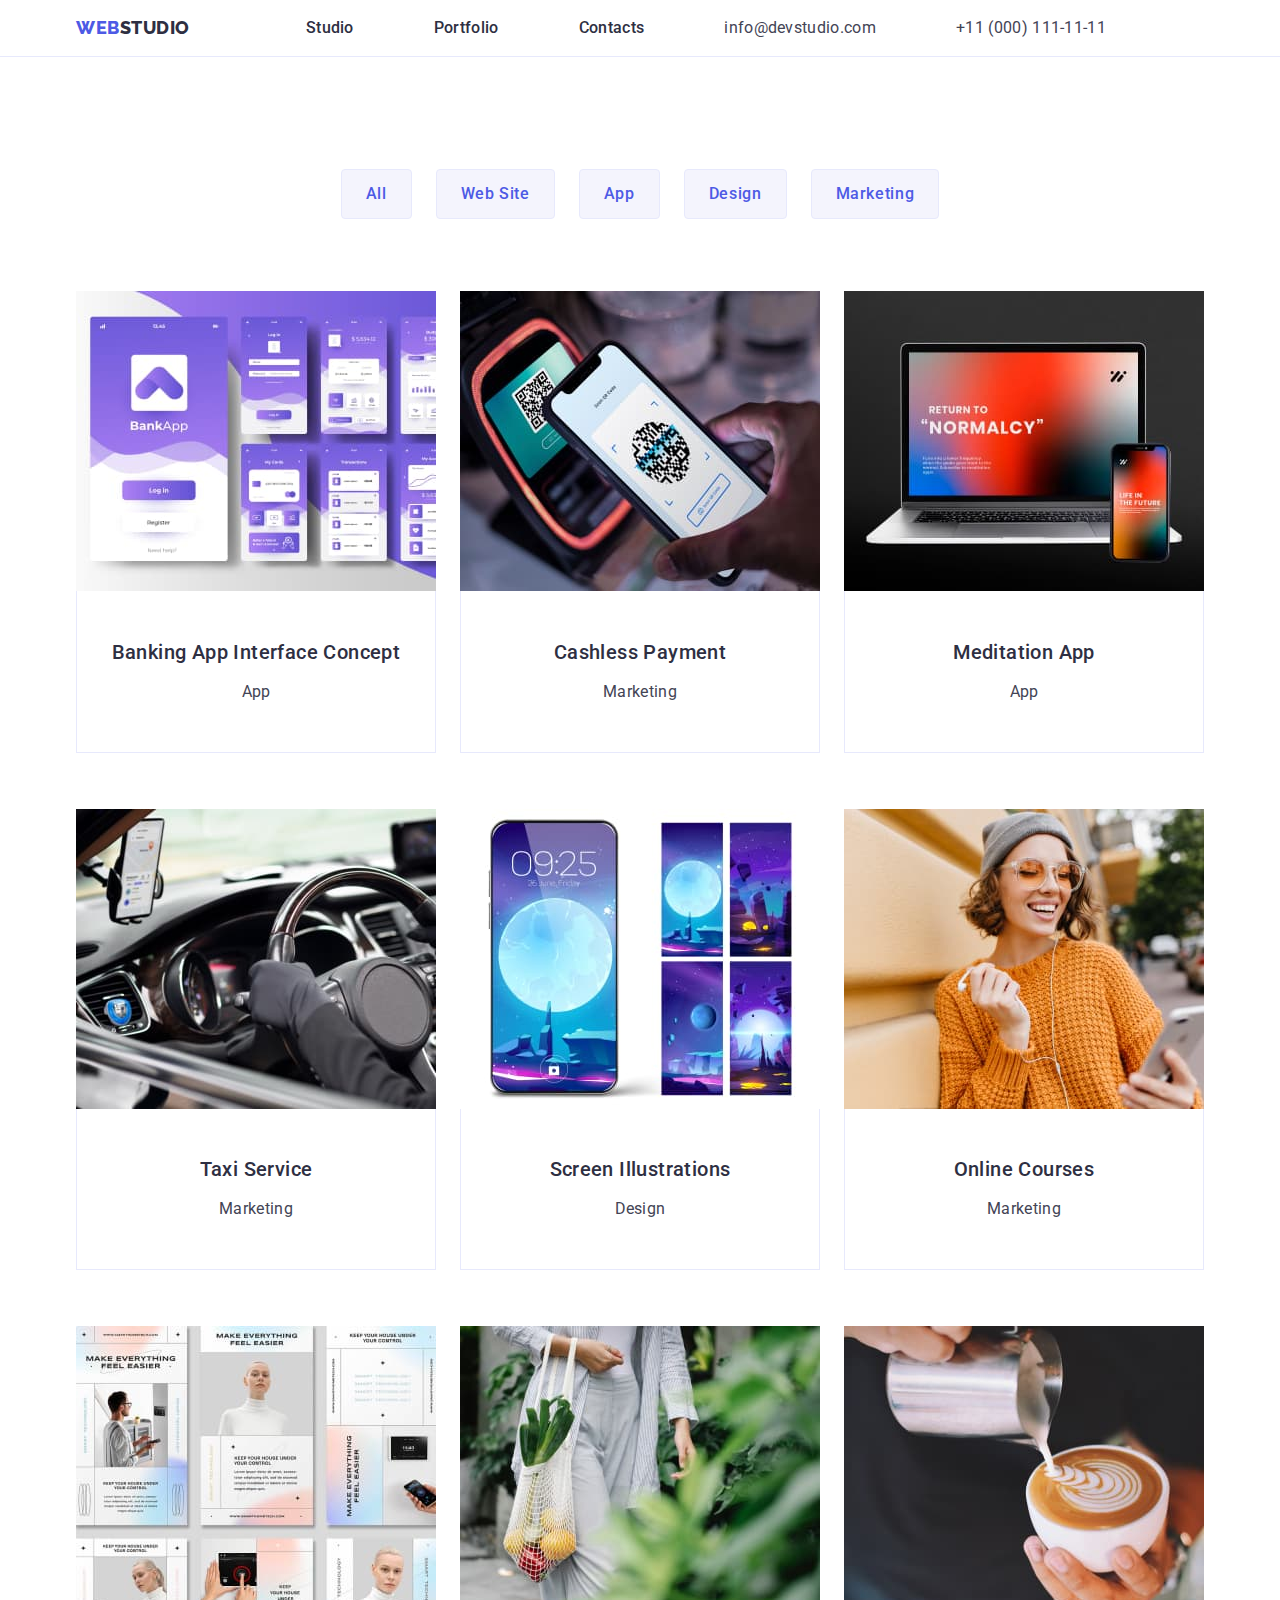
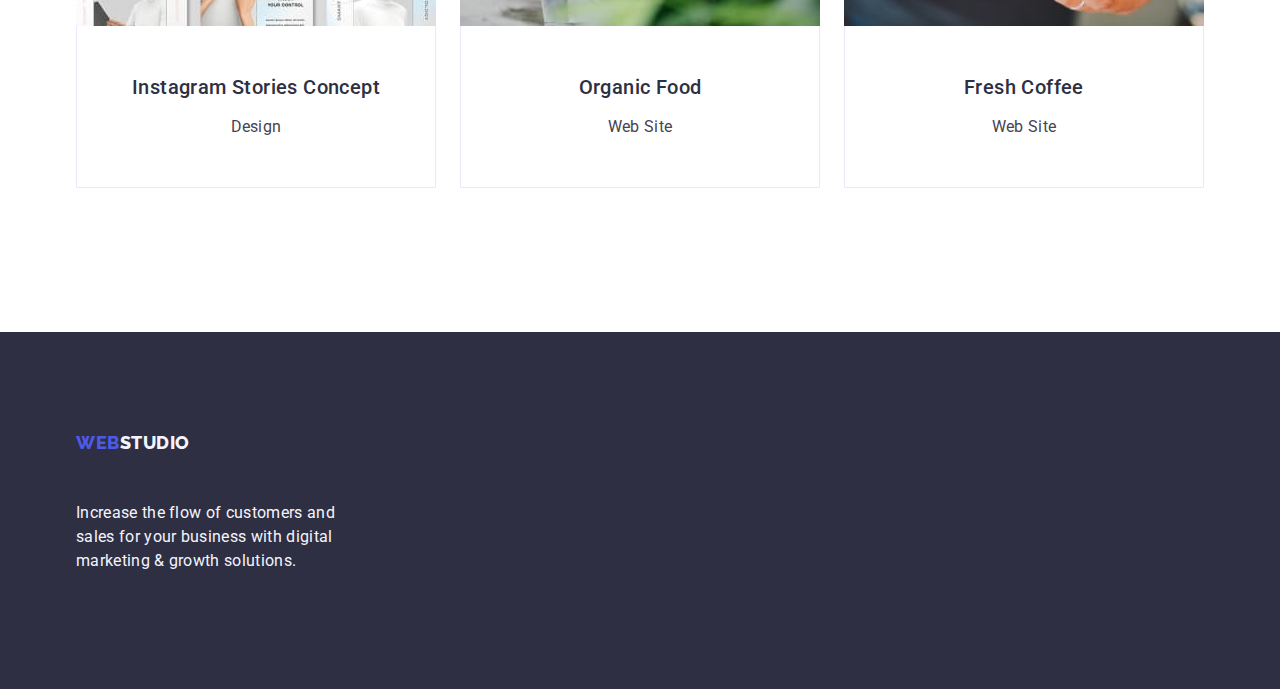
==== portfolio.html @ 05182f4b "Initial commit" ====
<!DOCTYPE html>
<html lang="en">
  <head>
    <meta charset="UTF-8" />
    <meta name="viewport" content="width=device-width, initial-scale=1.0" />
    <title>WebStudio</title>

    <link rel="preconnect" href="https://fonts.googleapis.com" />
    <link rel="preconnect" href="https://fonts.gstatic.com" crossorigin />
    <link
      href="https://fonts.googleapis.com/css2?family=Raleway:wght@800&family=Roboto:wght@400;500;700;900&display=swap"
      rel="stylesheet"
    />

    <link
    href=https://cdnjs.cloudflare.com/ajax/libs/modern-normalize/2.0.0/modern-normalize.min.css
    rel="stylesheet" />

    <link rel="stylesheet" href="./css/style.css" />
  </head>
  <body>
    <!--Hero section-->
    <header class="header-container">
      <!--Logo-->
      <div class="header-section container">
        <nav class="nav-elements">
          <a class="logo link" href="./index.html"
            >Web<span class="second-logo-part">Studio</span></a
          >
          <ul class="menu">
            <li class="list-items">
              <a class="nav-link link" href="./index.html">Studio</a>
            </li>
            <li class="list-items">
              <a class="nav-link link" href="./portfolio.html">Portfolio</a>
            </li>
            <li class="list-items">
              <a class="nav-link link" href="">Contacts</a>
            </li>
          </ul>
        </nav>
        <!--Contacts-->
        <address class="contacts-section">
          <ul class="menu">
            <li class="list-items">
              <a class="address-link link" href="mailto:info@devstudio.com"
                >info@devstudio.com</a
              >
            </li>
            <li class="list-items">
              <a class="address-link link" href="tel:+110001111111"
                >+11 (000) 111-11-11</a
              >
            </li>
          </ul>
        </address>
      </div>
    </header>
    <main>
      <!--Navigation buttons-->
      <section class="portfolio-section">
        <div class="container">
          <h1 class="visually-hidden">What are we doing</h1>
          <ul class="portfolio-list-buttons">
            <li>
              <button class="portfolio-buttons" type="button">All</button>
            </li>
            <li>
              <button class="portfolio-buttons" type="button">Web Site</button>
            </li>
            <li>
              <button class="portfolio-buttons" type="button">App</button>
            </li>
            <li>
              <button class="portfolio-buttons" type="button">Design</button>
            </li>
            <li>
              <button class="portfolio-buttons" type="button">Marketing</button>
            </li>
          </ul>
          <!--Apps images-->
          <ul class="portfolio-list">
            <li class="portfolio-content">
              <a href="www." class="link">
                <img
                  src="./images/onlinebanking.jpg"
                  alt="bankingapp"
                  width="360"
                />
                <div class="portfolio-container">
                  <h2 class="subtitles">Banking App Interface Concept</h2>
                  <p class="paragraph-subtitles">App</p>
                </div>
              </a>
            </li>
            <li class="portfolio-content">
              <a href="www." class="link">
                <img
                  src="./images/cardpayment.jpg"
                  alt="cardpayment"
                  width="360"
                />
                <div class="portfolio-container">
                  <h2 class="subtitles">Cashless Payment</h2>
                  <p class="paragraph-subtitles">Marketing</p>
                </div>
              </a>
            </li>
            <li class="portfolio-content">
              <a href="www." class="link">
                <img
                  src="./images/computerapp.jpg"
                  alt="meditationapp"
                  width="360"
                />
                <div class="portfolio-container">
                  <h2 class="subtitles">Meditation App</h2>
                  <p class="paragraph-subtitles">App</p>
                </div>
              </a>
            </li>
            <li class="portfolio-content">
              <a href="www." class="link">
                <img
                  src="./images/dropoffservice.jpg"
                  alt="driverjob"
                  width="360"
                />
                <div class="portfolio-container">
                  <h2 class="subtitles">Taxi Service</h2>
                  <p class="paragraph-subtitles">Marketing</p>
                </div>
              </a>
            </li>
            <li class="portfolio-content">
              <a href="www." class="link">
                <img
                  src="./images/phonewallpapers.jpg"
                  alt="honeimages"
                  width="360"
                />
                <div class="portfolio-container">
                  <h2 class="subtitles">Screen Illustrations</h2>
                  <p class="paragraph-subtitles">Design</p>
                </div>
              </a>
            </li>
            <li class="portfolio-content">
              <a href="www." class="link">
                <img
                  src="./images/onlinecourses.jpg"
                  alt="onlinelearning"
                  width="360"
                />
                <div class="portfolio-container">
                  <h2 class="subtitles">Online Courses</h2>
                  <p class="paragraph-subtitles">Marketing</p>
                </div>
              </a>
            </li>
            <li class="portfolio-content">
              <a href="www." class="link">
                <img
                  src="./images/instagramideas.jpg"
                  alt="socialmediacontent"
                  width="360"
                />
                <div class="portfolio-container">
                  <h2 class="subtitles">Instagram Stories Concept</h2>
                  <p class="paragraph-subtitles">Design</p>
                </div>
              </a>
            </li>
            <li class="portfolio-content">
              <a href="www." class="link">
                <img
                  src="./images/organicfood.jpg"
                  alt="healthyfood"
                  width="360"
                />
                <div class="portfolio-container">
                  <h2 class="subtitles">Organic Food</h2>
                  <p class="paragraph-subtitles">Web Site</p>
                </div>
              </a>
            </li>
            <li class="portfolio-content">
              <a href="www." class="link">
                <img
                  src="./images/barista.jpg"
                  alt="pouringcoffe"
                  width="360"
                />
                <div class="portfolio-container">
                  <h2 class="subtitles">Fresh Coffee</h2>
                  <p class="paragraph-subtitles">Web Site</p>
                </div>
              </a>
            </li>
          </ul>
        </div>
      </section>
    </main>
    <!--Contacts-->
    <footer class="footer-section">
      <div class="container">
        <a class="footer-logo logo link" href="./index.html"
          >Web<span class="footer-logo">Studio</span></a
        >
        <p class="promote-site">
          Increase the flow of customers and sales for your business with
          digital marketing & growth solutions.
        </p>
      </div>
    </footer>
  </body>
</html>
---- css/style.css ----
:root {
  --body-font-family: "Roboto", sans-serif;
  --logo-font-family: "Raleway", sans-serif;
}

/* Global Style */
body {
  font-family: var(--body-font-family);
  color: #434455;
  background-color: #ffffff;
}

img {
  display: block;
}

/* Classes */
.container {
  width: 1158px;
  margin: 0 auto;
  padding: 0 15px 0 15px;
}

.header-container {
  border-bottom: 1px solid #e7e9fc;
}

.header-section {
  display: flex;
}

.nav-elements {
  display: flex;
  align-items: center;
}

.menu {
  list-style: none;
  display: flex;
  gap: 40px;
}

.link {
  text-decoration: none;
}

.logo {
  text-transform: uppercase;
  color: #4d5ae5;
  font-size: 18px;
  font-weight: 800;
  line-height: 1.17;
  font-family: var(--logo-font-family);
  letter-spacing: 0.03em;
  margin-right: 76px;
}

.second-logo-part {
  text-transform: uppercase;
  color: #2e2f42;
  font-size: 18px;
  font-weight: 800;
  line-height: 1.17;
  font-family: var(--logo-font-family);
  letter-spacing: 0.03em;
}

.nav-link {
  color: #2e2f42;
  font-size: 16px;
  font-weight: 500;
  line-height: 150%;
  letter-spacing: 0.02em;
  padding: 24px 0 24px;
}

.nav-link:hover,
.nav-link:focus {
  color: #404bbf;
}

.list-items {
  margin-right: 40px;
}

.last-li {
  margin-right: 0;
}

.contacts-section {
  font-style: normal;
}

.address-link {
  color: #434455;
  font-size: 16px;
  font-weight: 400;
  line-height: 150%;
  letter-spacing: 0.02em;
}

.address-link:hover,
.address-link:focus {
  color: #404bbf;
}

.first-section {
  background-color: #2e2f42;
  padding: 188px 0 188px;
}

.hero-content {
  color: #ffffff;
  text-align: center;
  font-size: 56px;
  line-height: 1.07;
  letter-spacing: 0.02em;
  max-width: 496px;
  margin: 0 auto;
}

.btn-order-service {
  font-family: "Roboto", sans-serif;
  background-color: #4d5ae5;
  color: #ffffff;
  font-size: 16px;
  font-weight: 500;
  line-height: 150%;
  letter-spacing: 0.04em;
  cursor: pointer;
  display: block;
  min-width: 169px;
  height: 56px;
  border: none;
  border-radius: 4px;
  margin: 0 auto;
}

.btn-order-service:hover,
.btn-order-service:focus {
  background-color: #404bbf;
}

.second-section {
  padding: 120px 0 120px;
}

.visually-hidden {
  position: absolute;
  width: 1px;
  height: 1px;
  margin: 0;
  border: 0;
  padding: 0;
  white-space: nowrap;
  clip-path: inset(0 0 0 0);
  overflow: hidden;
}

.list {
  list-style: none;
  display: flex;
  gap: 24px;
}

.second-list {
  width: 100%;
  min-width: 264px;
}

.third-section {
  padding-bottom: 120px;
}

.third-section-images {
  width: calc((100% - 3 * 16px) / 3);
}

.portfolio-section {
  padding-top: 96px;
  padding-bottom: 120px;
}

.portfolio-list-buttons {
  list-style: none;
  display: flex;
  justify-content: center;
  gap: 24px;
  margin-bottom: 72px;
  padding: 0;
}

.portfolio-buttons {
  background-color: #f4f4fd;
  color: #4d5ae5;
  font-size: 16px;
  font-weight: 500;
  line-height: 150%;
  letter-spacing: 0.04em;
  cursor: pointer;
  font-family: "Roboto", sans-serif;
  padding: 12px 24px 12px;
  border-radius: 4px;
  border: 1px solid var(--CORNFLOWER, #e7e9fc);
  background: var(--CLOUD, #f4f4fd);
}

.portfolio-buttons:hover,
.portfolio-buttons:focus {
  background-color: #404bbf;
  color: #ffffff;
  border: 1px solid transparent;
}

.portfolio-list {
  list-style: none;
  display: flex;
  flex-wrap: wrap;
  column-gap: 24px;
  row-gap: 48px;
  padding: 0;
}

.portfolio-content {
  flex-basis: calc((100% - 48px) / 3);
}

.portfolio-container {
  padding: 32px 16px;
  border: 1px solid var(--CORNFLOWER, #e7e9fc);
  border-top: none;
  margin-bottom: 8px;
}

.titles {
  color: #2e2f42;
  font-size: 36px;
  font-weight: 700;
  line-height: 1.11;
  letter-spacing: 0.02em;
  text-align: center;
  text-transform: capitalize;
  margin-bottom: 72px;
}

.forth-section {
  background-color: #f4f4fd;
  padding: 120px 0 120px;
}

.forth-section-images {
  width: calc((100% - 3 * 24px) / 4);
  border-radius: 0px 0px 4px 4px;
  background: var(--WHITE, #fff);
  box-shadow: 0px 2px 1px 0px rgba(46, 47, 66, 0.08),
    0px 1px 1px 0px rgba(46, 47, 66, 0.16),
    0px 1px 6px 0px rgba(46, 47, 66, 0.08);
}

.team-details {
  padding: 32px 0 32px;
}

.subtitles {
  color: #2e2f42;
  font-size: 20px;
  font-weight: 500;
  line-height: 120%;
  letter-spacing: 0.02em;
  text-align: center;
  margin-bottom: 8px;
}

.paragraph-subtitles {
  color: #434455;
  font-size: 16px;
  font-weight: 400;
  letter-spacing: 0.02em;
  line-height: 150%;
  text-align: center;
}

.link {
  text-decoration: none;
}

.footer-section {
  background-color: #2e2f42;
  padding: 100px 0 100px;
}

.footer-logo {
  text-transform: uppercase;
  color: #f4f4fd;
  font-size: 18px;
  font-weight: 800;
  line-height: 1.17;
  letter-spacing: 0.03em;
  font-family: var(--logo-font-family);
  margin-right: 76px;
  display: inline-block;
  margin-bottom: 16px;
}

.logo {
  color: #4d5ae5;
}

.promote-site {
  color: #f4f4fd;
  line-height: 150%;
  letter-spacing: 0.02em;
  max-width: 264px;
}
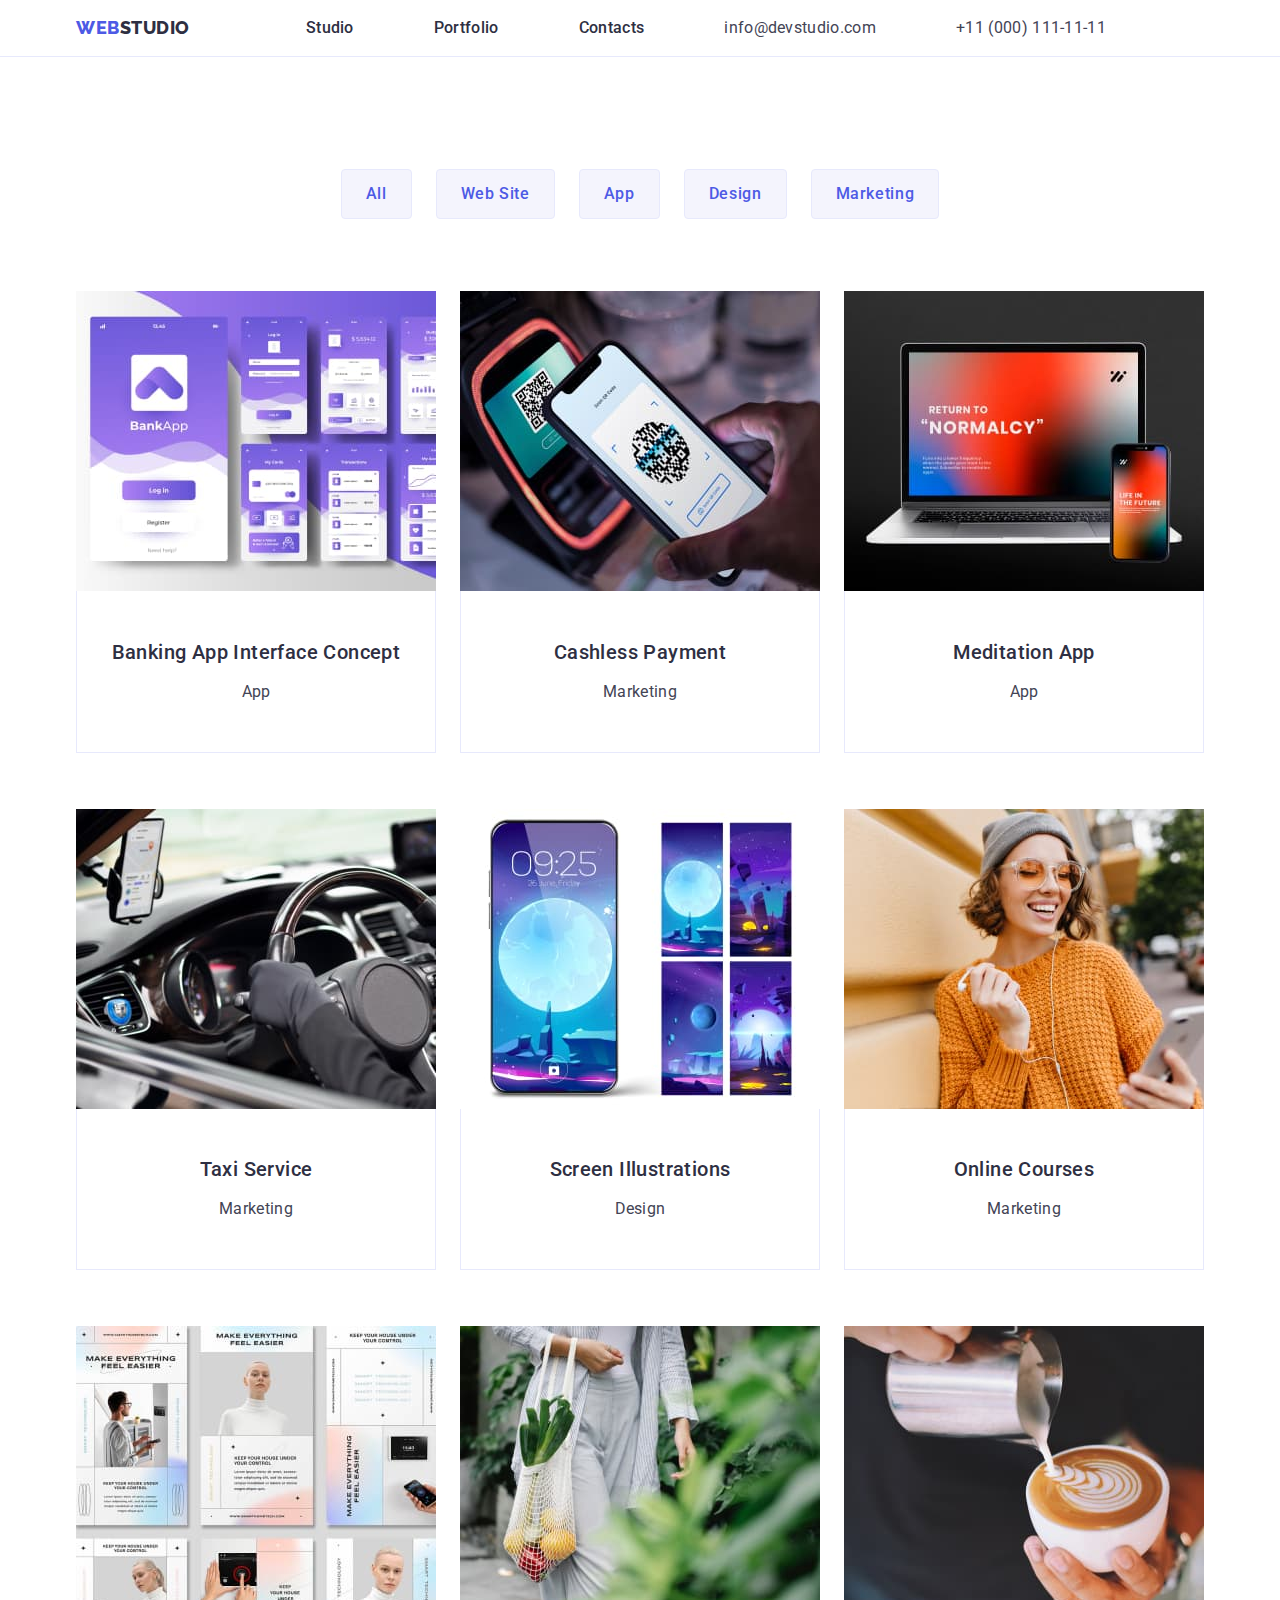
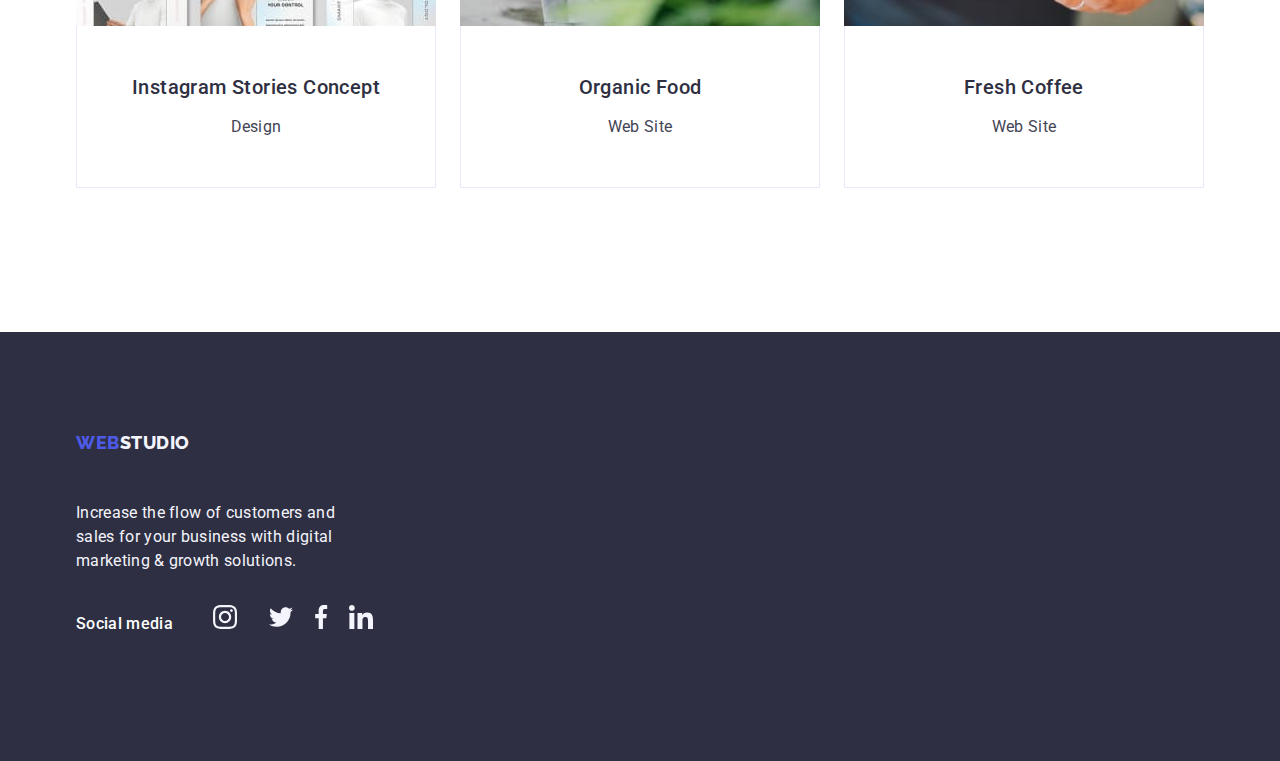
==== commit 85275a90: "homework4" ====
--- a/portfolio.html
+++ b/portfolio.html
@@ -211,6 +211,39 @@
           Increase the flow of customers and sales for your business with
           digital marketing & growth solutions.
         </p>
+        <div class="footer-social-media">
+          <p class="second-paragraph">Social media</p>
+          <ul class="footer-social-media-list">
+            <li class="footer-social-media-icon">
+              <a class="footer-social-media-links" href="">
+                <svg class="footer-icon" width="24" height="24">
+                  <use href="./images/icons.svg#instagram" />
+                </svg>
+              </a>
+            </li>
+            <li class="footer-social-media-list">
+              <a class="footer-social-media-links" href="">
+                <svg class="footer-icon" width="24" height="24">
+                  <use href="./images/icons.svg#twitter" />
+                </svg>
+              </a>
+            </li>
+            <li class="footer-social-media-list">
+              <a class="footer-social-media-links" href="">
+                <svg class="footer-icon" width="24" height="24">
+                  <use href="./images/icons.svg#facebook" />
+                </svg>
+              </a>
+            </li>
+            <li class="footer-social-media-list">
+              <a class="footer-social-media-links" href="">
+                <svg class="footer-icon" width="24" height="24">
+                  <use href="./images/icons.svg#linkedin" />
+                </svg>
+              </a>
+            </li>
+          </ul>
+        </div>
       </div>
     </footer>
   </body>
--- a/css/style.css
+++ b/css/style.css
@@ -1,6 +1,7 @@
 :root {
   --body-font-family: "Roboto", sans-serif;
   --logo-font-family: "Raleway", sans-serif;
+  --color: var(--IRIS, #4d5ae5);
 }
 
 /* Global Style */
@@ -23,6 +24,8 @@
 
 .header-container {
   border-bottom: 1px solid #e7e9fc;
+  box-shadow: 0px 2px 1px rgba (46, 47, 66, 0.08),
+    0px 1px 1px rgba(46, 47, 66, 0.16), 0px 1px 6px rgba (46, 47, 66, 0.08);
 }
 
 .header-section {
@@ -105,8 +108,18 @@
 }
 
 .first-section {
-  background-color: #2e2f42;
+  background-image: linear-gradient(
+      rgba(46, 47, 66, 0.7),
+      rgba(46, 47, 66, 0.7)
+    ),
+    url("../images/people-office.jpg");
+  background-repeat: no-repeat;
+  background-size: cover;
+  background-position: center;
   padding: 188px 0 188px;
+  max-width: 1440px;
+  height: 600px;
+  flex-shrink: 0;
 }
 
 .hero-content {
@@ -143,6 +156,42 @@
 
 .second-section {
   padding: 120px 0 120px;
+}
+
+.icons-svg {
+  display: flex;
+  width: 264px;
+  height: 112px;
+  flex-shrink: 0;
+  border-radius: 4px;
+  background: var(--CLOUD, #f4f4fd);
+  align-items: center;
+  justify-content: center;
+  margin-bottom: 8px;
+}
+
+.icon-svg {
+  display: block;
+  margin: auto;
+}
+
+.second-section-titles {
+  color: #2e2f42;
+  font-size: 20px;
+  font-weight: 500;
+  line-height: 120%;
+  letter-spacing: 0.02em;
+  justify-content: flex-start;
+  margin-bottom: 8px;
+}
+
+.second-section-paragraph {
+  color: #434455;
+  font-size: 16px;
+  font-weight: 400;
+  letter-spacing: 0.02em;
+  line-height: 150%;
+  text-align: flex-start;
 }
 
 .visually-hidden {
@@ -279,9 +328,83 @@
   line-height: 150%;
   text-align: center;
 }
+.team-social-media-list {
+  list-style: none;
+  display: inline-flex;
+  justify-content: center;
+  gap: 24px;
+  fill: #f4f4fd;
+}
+
+.team-social-media-icon {
+  background-color: var(--IRIS, #4d5ae5);
+  width: 40px;
+  height: 40px;
+}
+
+.social-media-links {
+  width: 100%;
+  height: 100%;
+  background-color: var(--IRIS, #4d5ae5);
+  border-radius: 50%;
+  display: flex;
+  align-items: center;
+  justify-content: center;
+}
+
+.social-media-icon {
+  fill: #f4f4fd;
+}
+
+.social-media-links:hover .social-media-links:focus {
+  background-color: #404bbf;
+}
+
+.fifth-section {
+  padding: 120px 0;
+}
+
+.customers-list {
+  display: flex;
+  justify-content: center;
+  align-items: center;
+  gap: 24px;
+}
+
+.customers-element {
+  list-style: none;
+  width: calc((100% - 120px) / 6);
+  height: 88px;
+}
+
+.customers-link {
+  width: 100%;
+  height: 100%;
+  border: 1px solid #8e8f99;
+  border-radius: 4px;
+  display: flex;
+  justify-content: center;
+  align-items: center;
+  color: #8e8f99;
+}
+
+.customers-link:hover .customers-link:focus {
+  border-color: #404bbf;
+  color: #404bbf;
+}
+
+.customers-icon {
+  fill: #8e8f99;
+}
 
 .link {
   text-decoration: none;
+}
+
+.footer-social-media {
+  display: flex;
+  align-items: baseline;
+  margin-right: 120px;
 }
 
 .footer-section {
@@ -312,3 +435,43 @@
   letter-spacing: 0.02em;
   max-width: 264px;
 }
+
+.second-paragraph {
+  color: var(--WHITE, #fff);
+  font-family: Roboto;
+  font-size: 16px;
+  font-style: normal;
+  font-weight: 500;
+  line-height: 1.5;
+  letter-spacing: 0.02em;
+  margin-bottom: 16px;
+}
+
+.footer-social-media-list {
+  display: flex;
+  gap: 16px;
+  list-style: none;
+}
+
+.footer-social-media-icon {
+  width: 40px;
+  height: 40px;
+}
+
+.footer-.social-media-links {
+  width: 100%;
+  height: 100;
+  background-color: #4d5ae5;
+  border-radius: 50%;
+  display: flex;
+  align-items: center;
+  justify-content: center;
+}
+
+.footer-.social-media-links:hover .footer-.social-media-links:focus {
+  background-color: #31d0aa;
+}
+
+.footer-icon {
+  fill: #f4f4fd;
+}
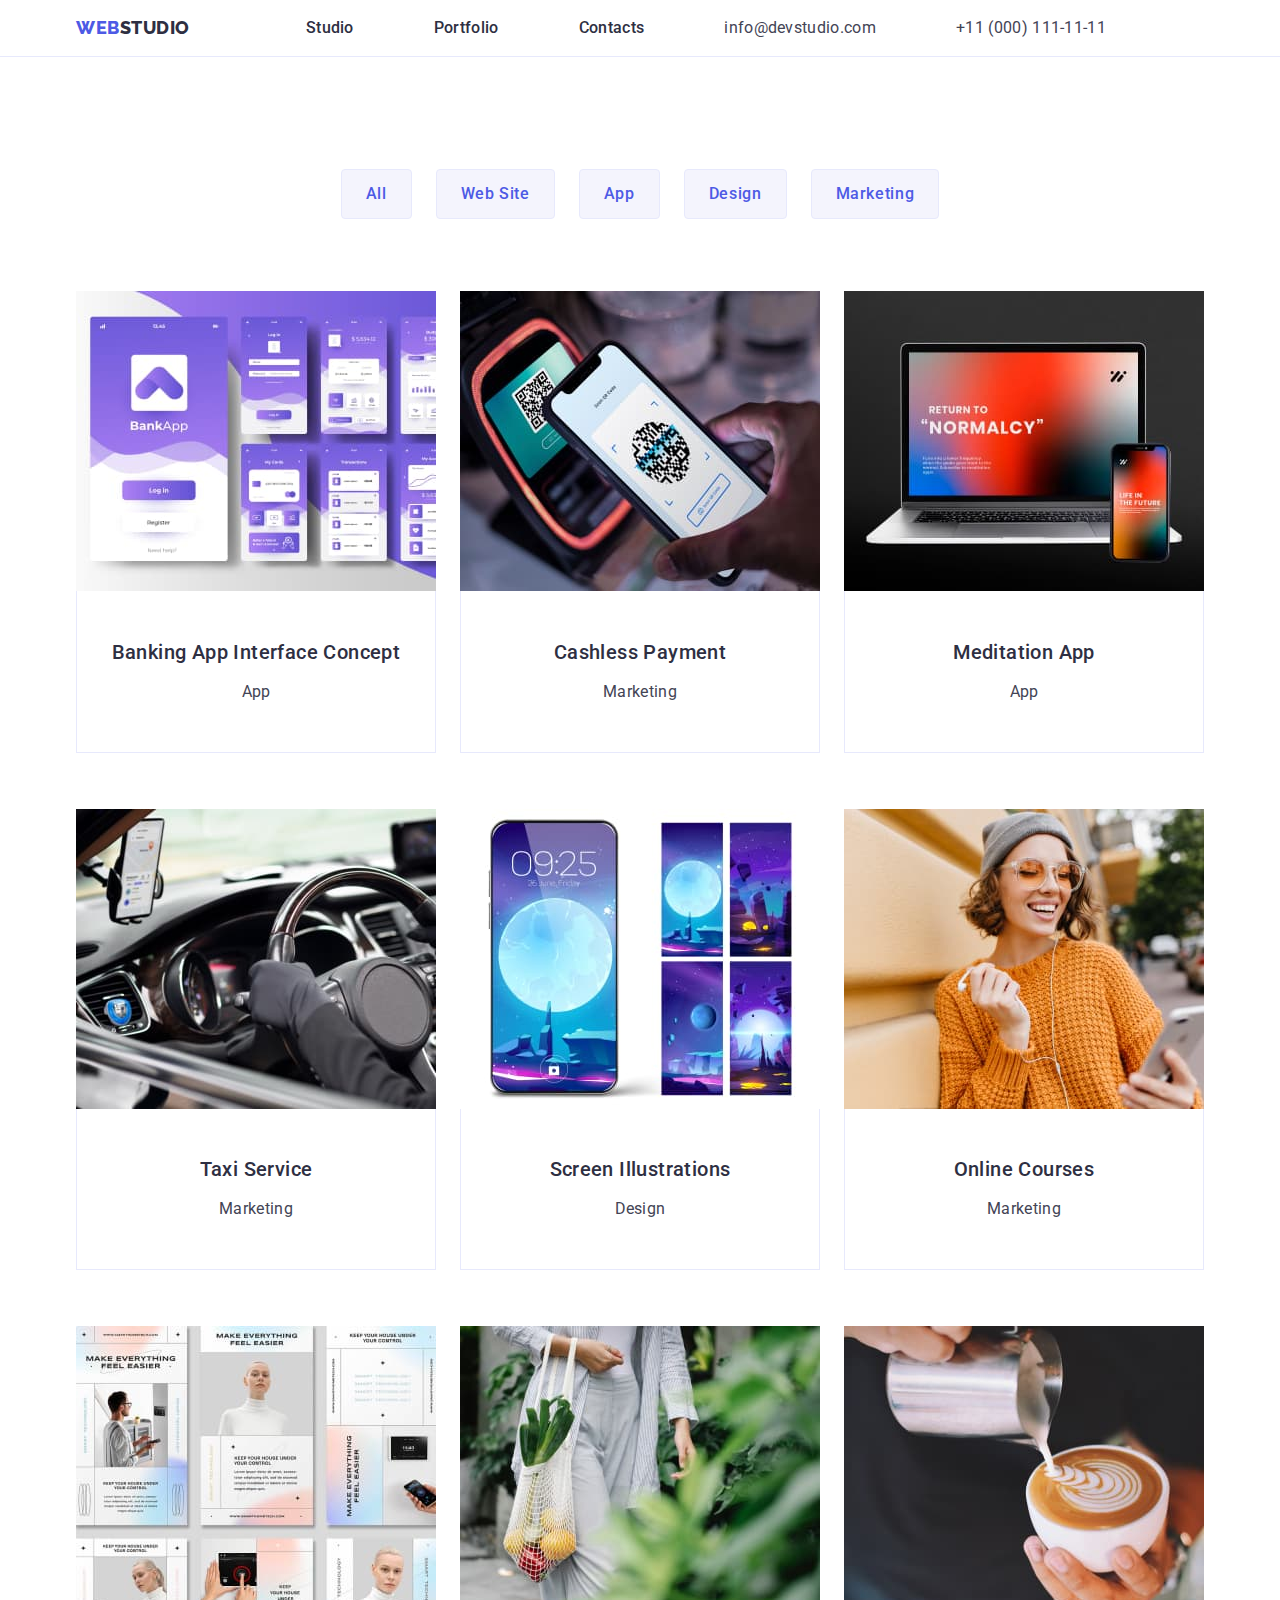
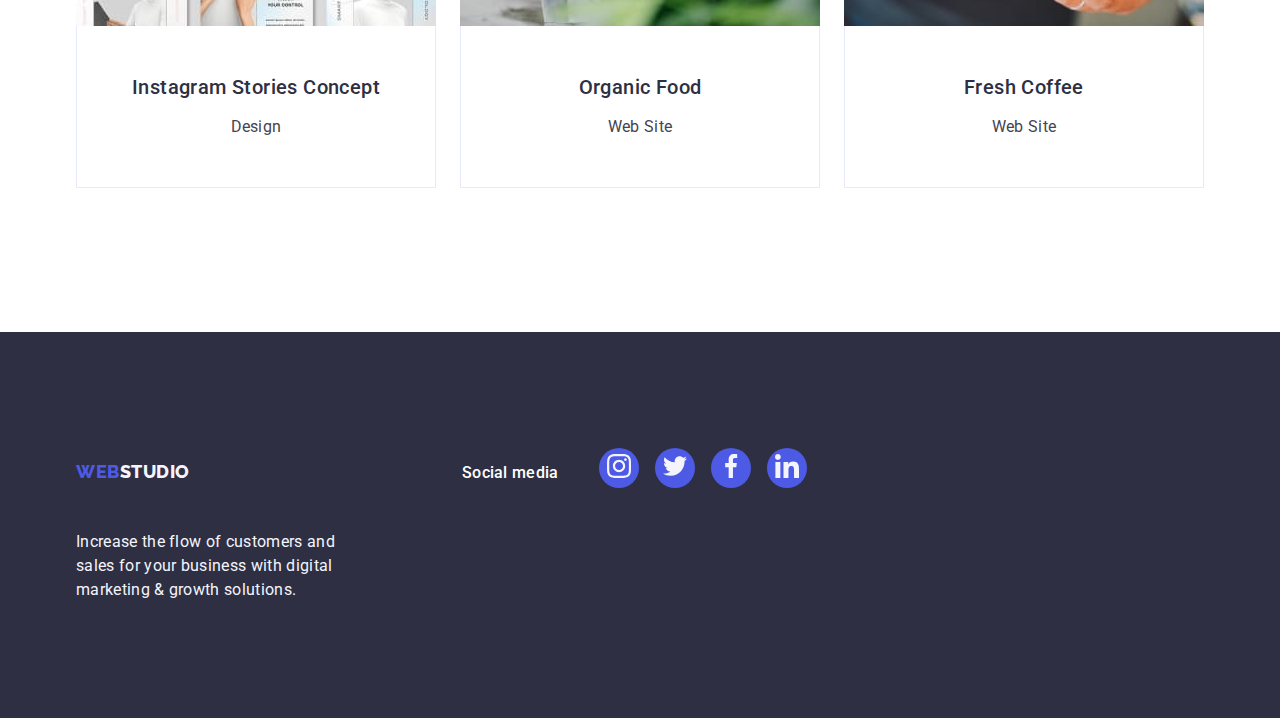
==== commit b4b3185a: "homework4" ====
--- a/portfolio.html
+++ b/portfolio.html
@@ -81,7 +81,7 @@
           <!--Apps images-->
           <ul class="portfolio-list">
             <li class="portfolio-content">
-              <a href="www." class="link">
+              <a href="www." class="portfolio-links">
                 <img
                   src="./images/onlinebanking.jpg"
                   alt="bankingapp"
@@ -94,7 +94,7 @@
               </a>
             </li>
             <li class="portfolio-content">
-              <a href="www." class="link">
+              <a href="www." class="portfolio-links">
                 <img
                   src="./images/cardpayment.jpg"
                   alt="cardpayment"
@@ -107,7 +107,7 @@
               </a>
             </li>
             <li class="portfolio-content">
-              <a href="www." class="link">
+              <a href="www." class="portfolio-links">
                 <img
                   src="./images/computerapp.jpg"
                   alt="meditationapp"
@@ -120,7 +120,7 @@
               </a>
             </li>
             <li class="portfolio-content">
-              <a href="www." class="link">
+              <a href="www." class="portfolio-links">
                 <img
                   src="./images/dropoffservice.jpg"
                   alt="driverjob"
@@ -133,7 +133,7 @@
               </a>
             </li>
             <li class="portfolio-content">
-              <a href="www." class="link">
+              <a href="www." class="portfolio-links">
                 <img
                   src="./images/phonewallpapers.jpg"
                   alt="honeimages"
@@ -146,7 +146,7 @@
               </a>
             </li>
             <li class="portfolio-content">
-              <a href="www." class="link">
+              <a href="www." class="portfolio-links">
                 <img
                   src="./images/onlinecourses.jpg"
                   alt="onlinelearning"
@@ -159,7 +159,7 @@
               </a>
             </li>
             <li class="portfolio-content">
-              <a href="www." class="link">
+              <a href="www." class="portfolio-links">
                 <img
                   src="./images/instagramideas.jpg"
                   alt="socialmediacontent"
@@ -172,7 +172,7 @@
               </a>
             </li>
             <li class="portfolio-content">
-              <a href="www." class="link">
+              <a href="www." class="portfolio-links">
                 <img
                   src="./images/organicfood.jpg"
                   alt="healthyfood"
@@ -185,7 +185,7 @@
               </a>
             </li>
             <li class="portfolio-content">
-              <a href="www." class="link">
+              <a href="www." class="portfolio-links">
                 <img
                   src="./images/barista.jpg"
                   alt="pouringcoffe"
@@ -203,14 +203,16 @@
     </main>
     <!--Contacts-->
     <footer class="footer-section">
-      <div class="container">
-        <a class="footer-logo logo link" href="./index.html"
-          >Web<span class="footer-logo">Studio</span></a
-        >
-        <p class="promote-site">
-          Increase the flow of customers and sales for your business with
-          digital marketing & growth solutions.
-        </p>
+      <div class="footer-container container">
+        <div class="first-part">
+          <a class="footer-logo logo link" href="./index.html"
+            >Web<span class="footer-logo">Studio</span></a
+          >
+          <p class="promote-site">
+            Increase the flow of customers and sales for your business with
+            digital marketing & growth solutions.
+          </p>
+        </div>
         <div class="footer-social-media">
           <p class="second-paragraph">Social media</p>
           <ul class="footer-social-media-list">
@@ -221,21 +223,21 @@
                 </svg>
               </a>
             </li>
-            <li class="footer-social-media-list">
+            <li class="footer-social-media-icon">
               <a class="footer-social-media-links" href="">
                 <svg class="footer-icon" width="24" height="24">
                   <use href="./images/icons.svg#twitter" />
                 </svg>
               </a>
             </li>
-            <li class="footer-social-media-list">
+            <li class="footer-social-media-icon">
               <a class="footer-social-media-links" href="">
                 <svg class="footer-icon" width="24" height="24">
                   <use href="./images/icons.svg#facebook" />
                 </svg>
               </a>
             </li>
-            <li class="footer-social-media-list">
+            <li class="footer-social-media-icon">
               <a class="footer-social-media-links" href="">
                 <svg class="footer-icon" width="24" height="24">
                   <use href="./images/icons.svg#linkedin" />
--- a/css/style.css
+++ b/css/style.css
@@ -24,8 +24,7 @@
 
 .header-container {
   border-bottom: 1px solid #e7e9fc;
-  box-shadow: 0px 2px 1px rgba (46, 47, 66, 0.08),
-    0px 1px 1px rgba(46, 47, 66, 0.16), 0px 1px 6px rgba (46, 47, 66, 0.08);
+  box-shadow: 0px 2px 1px rgba (46, 47, 66, 0.08);
 }
 
 .header-section {
@@ -225,6 +224,16 @@
   width: calc((100% - 3 * 16px) / 3);
 }
 
+.portfolio-links {
+  text-decoration: none;
+  display: block;
+}
+
+.portfolio-links:hover .portfolio-links:focus {
+  box-shadow: 0px 1px 6px rgba(46, 47, 66, 0.08),
+    0px 1px 1px rgba(46, 47, 66, 0.16), 0px 2px 1px rgba(46, 47, 66, 0.08);
+}
+
 .portfolio-section {
   padding-top: 96px;
   padding-bottom: 120px;
@@ -259,6 +268,8 @@
   background-color: #404bbf;
   color: #ffffff;
   border: 1px solid transparent;
+  box-shadow: 0px 3px 1px rgba(0, 0, 0, 0.1), 0px 2px 1px rgba(0, 0, 0, 0.08),
+    0px 2px 2px rgba(0, 0, 0, 0.12);
 }
 
 .portfolio-list {
@@ -330,7 +341,7 @@
 }
 .team-social-media-list {
   list-style: none;
-  display: inline-flex;
+  display: flex;
   justify-content: center;
   gap: 24px;
   fill: #f4f4fd;
@@ -340,12 +351,15 @@
   background-color: var(--IRIS, #4d5ae5);
   width: 40px;
   height: 40px;
+  border-radius: 50%;
+  display: flex;
+  align-items: center;
+  justify-content: center;
 }
 
 .social-media-links {
   width: 100%;
   height: 100%;
-  background-color: var(--IRIS, #4d5ae5);
   border-radius: 50%;
   display: flex;
   align-items: center;
@@ -356,6 +370,10 @@
   fill: #f4f4fd;
 }
 
+.team-social-media-icon:hover .team-social-media-icon:focus {
+  background-color: #404bbf;
+}
+
 .social-media-links:hover .social-media-links:focus {
   background-color: #404bbf;
 }
@@ -366,8 +384,6 @@
 
 .customers-list {
   display: flex;
-  justify-content: center;
-  align-items: center;
   gap: 24px;
 }
 
@@ -401,10 +417,14 @@
   text-decoration: none;
 }
 
+.footer-container {
+  display: flex;
+  align-items: baseline;
+}
+
 .footer-social-media {
   display: flex;
   align-items: baseline;
-  margin-right: 120px;
 }
 
 .footer-section {
@@ -436,6 +456,10 @@
   max-width: 264px;
 }
 
+.first-part {
+  margin-right: 120px;
+}
+
 .second-paragraph {
   color: var(--WHITE, #fff);
   font-family: Roboto;
@@ -456,6 +480,11 @@
 .footer-social-media-icon {
   width: 40px;
   height: 40px;
+  background-color: #4d5ae5;
+  border-radius: 50%;
+  display: flex;
+  align-items: center;
+  justify-content: center;
 }
 
 .footer-.social-media-links {
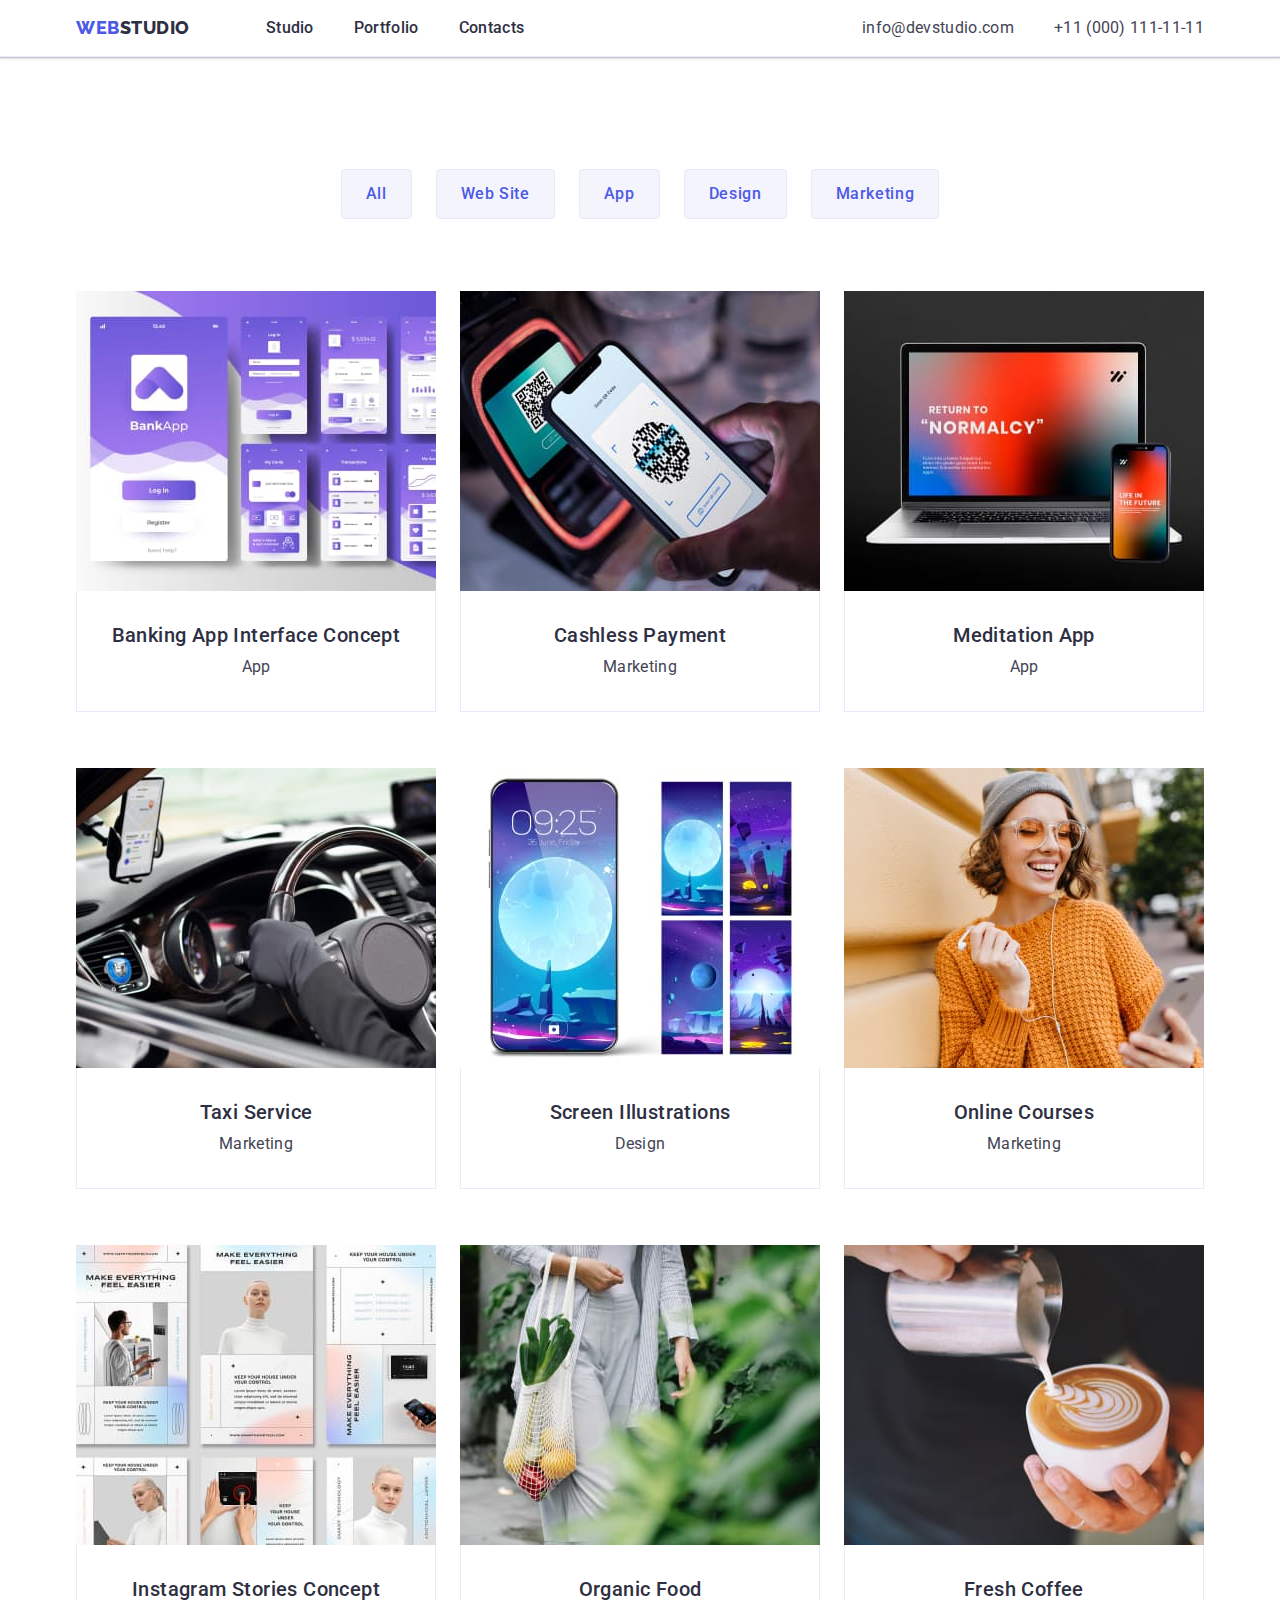
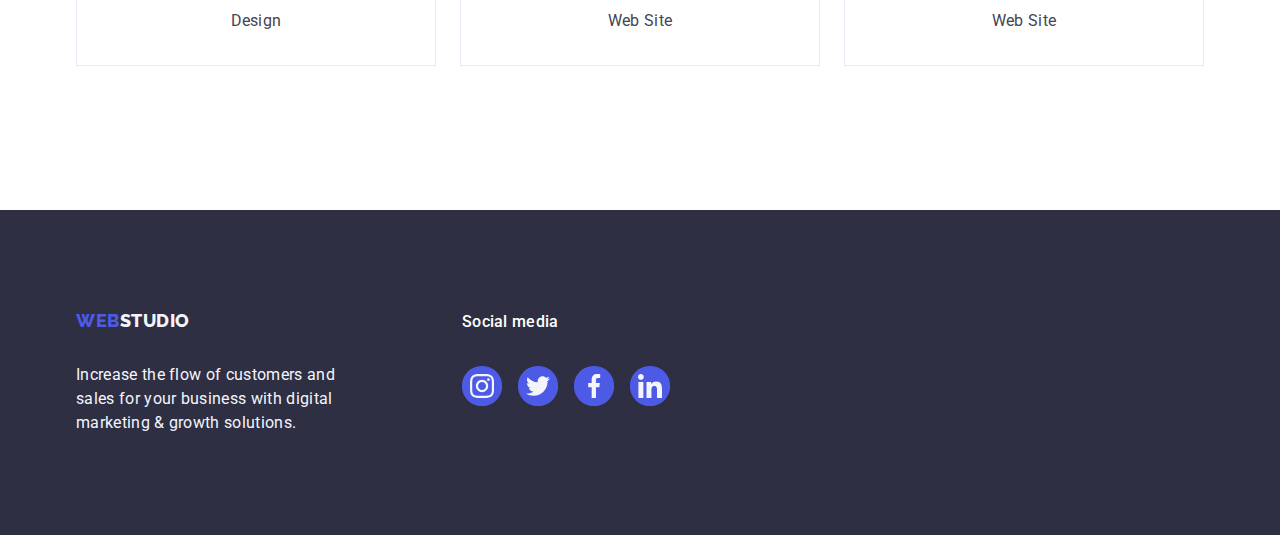
==== commit e376836d: "homework4" ====
--- a/portfolio.html
+++ b/portfolio.html
@@ -81,7 +81,7 @@
           <!--Apps images-->
           <ul class="portfolio-list">
             <li class="portfolio-content">
-              <a href="www." class="portfolio-links">
+              <a class="portfolio-links" href="www.">
                 <img
                   src="./images/onlinebanking.jpg"
                   alt="bankingapp"
@@ -94,7 +94,7 @@
               </a>
             </li>
             <li class="portfolio-content">
-              <a href="www." class="portfolio-links">
+              <a class="portfolio-links" href="www.">
                 <img
                   src="./images/cardpayment.jpg"
                   alt="cardpayment"
@@ -107,7 +107,7 @@
               </a>
             </li>
             <li class="portfolio-content">
-              <a href="www." class="portfolio-links">
+              <a class="portfolio-links" href="www.">
                 <img
                   src="./images/computerapp.jpg"
                   alt="meditationapp"
@@ -120,7 +120,7 @@
               </a>
             </li>
             <li class="portfolio-content">
-              <a href="www." class="portfolio-links">
+              <a class="portfolio-links" href="www.">
                 <img
                   src="./images/dropoffservice.jpg"
                   alt="driverjob"
@@ -133,7 +133,7 @@
               </a>
             </li>
             <li class="portfolio-content">
-              <a href="www." class="portfolio-links">
+              <a class="portfolio-links" href="www.">
                 <img
                   src="./images/phonewallpapers.jpg"
                   alt="honeimages"
@@ -146,7 +146,7 @@
               </a>
             </li>
             <li class="portfolio-content">
-              <a href="www." class="portfolio-links">
+              <a class="portfolio-links" href="www.">
                 <img
                   src="./images/onlinecourses.jpg"
                   alt="onlinelearning"
@@ -159,7 +159,7 @@
               </a>
             </li>
             <li class="portfolio-content">
-              <a href="www." class="portfolio-links">
+              <a class="portfolio-links" href="www.">
                 <img
                   src="./images/instagramideas.jpg"
                   alt="socialmediacontent"
@@ -172,7 +172,7 @@
               </a>
             </li>
             <li class="portfolio-content">
-              <a href="www." class="portfolio-links">
+              <a class="portfolio-links" href="www.">
                 <img
                   src="./images/organicfood.jpg"
                   alt="healthyfood"
@@ -185,7 +185,7 @@
               </a>
             </li>
             <li class="portfolio-content">
-              <a href="www." class="portfolio-links">
+              <a class="portfolio-links" href="www.">
                 <img
                   src="./images/barista.jpg"
                   alt="pouringcoffe"
--- a/css/style.css
+++ b/css/style.css
@@ -11,6 +11,14 @@
   background-color: #ffffff;
 }
 
+h2 {
+  margin: 0;
+}
+
+p {
+  margin: 0;
+}
+
 img {
   display: block;
 }
@@ -24,11 +32,13 @@
 
 .header-container {
   border-bottom: 1px solid #e7e9fc;
-  box-shadow: 0px 2px 1px rgba (46, 47, 66, 0.08);
+  box-shadow: 0px 2px 1px rgba(46, 47, 66, 0.08),
+    0px 1px 1px rgba(46, 47, 66, 0.16), 0px 1px 6px rgba(46, 47, 66, 0.08);
 }
 
 .header-section {
   display: flex;
+  justify-content: space-between;
 }
 
 .nav-elements {
@@ -38,6 +48,7 @@
 
 .menu {
   list-style: none;
+  padding: 0;
   display: flex;
   gap: 40px;
 }
@@ -79,10 +90,6 @@
 .nav-link:hover,
 .nav-link:focus {
   color: #404bbf;
-}
-
-.list-items {
-  margin-right: 40px;
 }
 
 .last-li {
@@ -129,6 +136,7 @@
   letter-spacing: 0.02em;
   max-width: 496px;
   margin: 0 auto;
+  margin-bottom: 48px;
 }
 
 .btn-order-service {
@@ -340,6 +348,7 @@
   text-align: center;
 }
 .team-social-media-list {
+  padding: 0;
   list-style: none;
   display: flex;
   justify-content: center;
@@ -348,7 +357,6 @@
 }
 
 .team-social-media-icon {
-  background-color: var(--IRIS, #4d5ae5);
   width: 40px;
   height: 40px;
   border-radius: 50%;
@@ -361,6 +369,7 @@
   width: 100%;
   height: 100%;
   border-radius: 50%;
+  background-color: #4d5ae5;
   display: flex;
   align-items: center;
   justify-content: center;
@@ -370,10 +379,6 @@
   fill: #f4f4fd;
 }
 
-.team-social-media-icon:hover .team-social-media-icon:focus {
-  background-color: #404bbf;
-}
-
 .social-media-links:hover .social-media-links:focus {
   background-color: #404bbf;
 }
@@ -382,15 +387,16 @@
   padding: 120px 0;
 }
 
-.customers-list {
-  display: flex;
+.customers-content {
   gap: 24px;
+  display: flex;
+  padding: 0;
 }
 
 .customers-element {
   list-style: none;
+  height: 88px;
   width: calc((100% - 120px) / 6);
-  height: 88px;
 }
 
 .customers-link {
@@ -398,10 +404,12 @@
   height: 100%;
   border: 1px solid #8e8f99;
   border-radius: 4px;
-  display: flex;
-  justify-content: center;
-  align-items: center;
   color: #8e8f99;
+  display: flex;
+  justify-content: center;
+  align-items: center;
+  transition: border-color 250ms cubic-bezier(0.4, 0, 0.2, 1),
+    color 250ms cubic-bezier(0.4, 0, 0.2, 1);
 }
 
 .customers-link:hover .customers-link:focus {
@@ -413,6 +421,18 @@
   fill: #8e8f99;
 }
 
+.vector-paragraph {
+  color: var(--LIGHT-SLATE, #8e8f99);
+  font-family: Roboto;
+  font-size: 6px;
+  font-style: normal;
+  font-weight: 700;
+  line-height: normal;
+  width: 60.651px;
+  height: 6.931px;
+  flex-shrink: 0;
+}
+
 .link {
   text-decoration: none;
 }
@@ -425,6 +445,7 @@
 .footer-social-media {
   display: flex;
   align-items: baseline;
+  flex-direction: column;
 }
 
 .footer-section {
@@ -475,6 +496,7 @@
   display: flex;
   gap: 16px;
   list-style: none;
+  padding: 0;
 }
 
 .footer-social-media-icon {
@@ -487,9 +509,9 @@
   justify-content: center;
 }
 
-.footer-.social-media-links {
+.footer-social-media-links {
   width: 100%;
-  height: 100;
+  height: 100%;
   background-color: #4d5ae5;
   border-radius: 50%;
   display: flex;
@@ -497,10 +519,17 @@
   justify-content: center;
 }
 
-.footer-.social-media-links:hover .footer-.social-media-links:focus {
+.footer-social-media-links:hover .footer-social-media-links:focus {
+  background-color: #31d0aa;
+}
+
+.footer-social-media-icon:hover .footer-social-media-icon:focus {
   background-color: #31d0aa;
 }
 
 .footer-icon {
   fill: #f4f4fd;
-}
+  display: flex;
+  align-items: center;
+  justify-content: center;
+}
